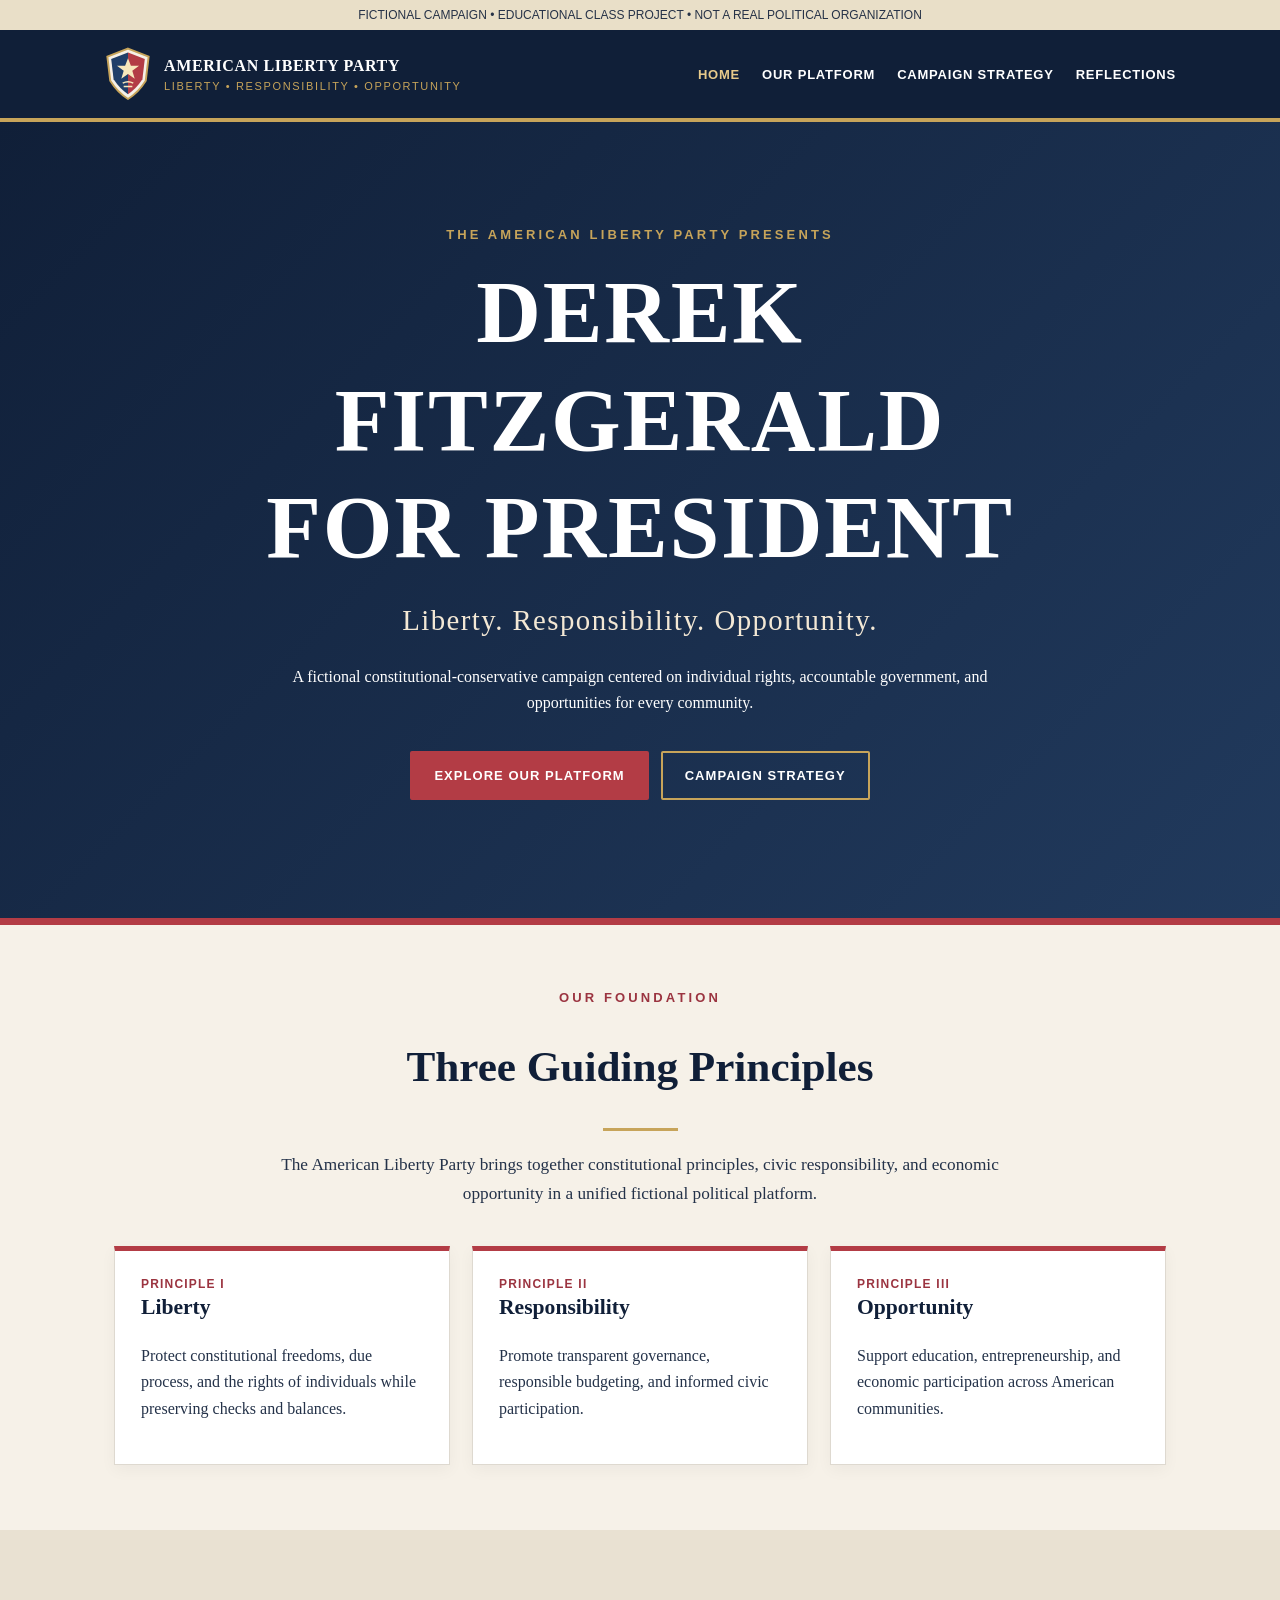
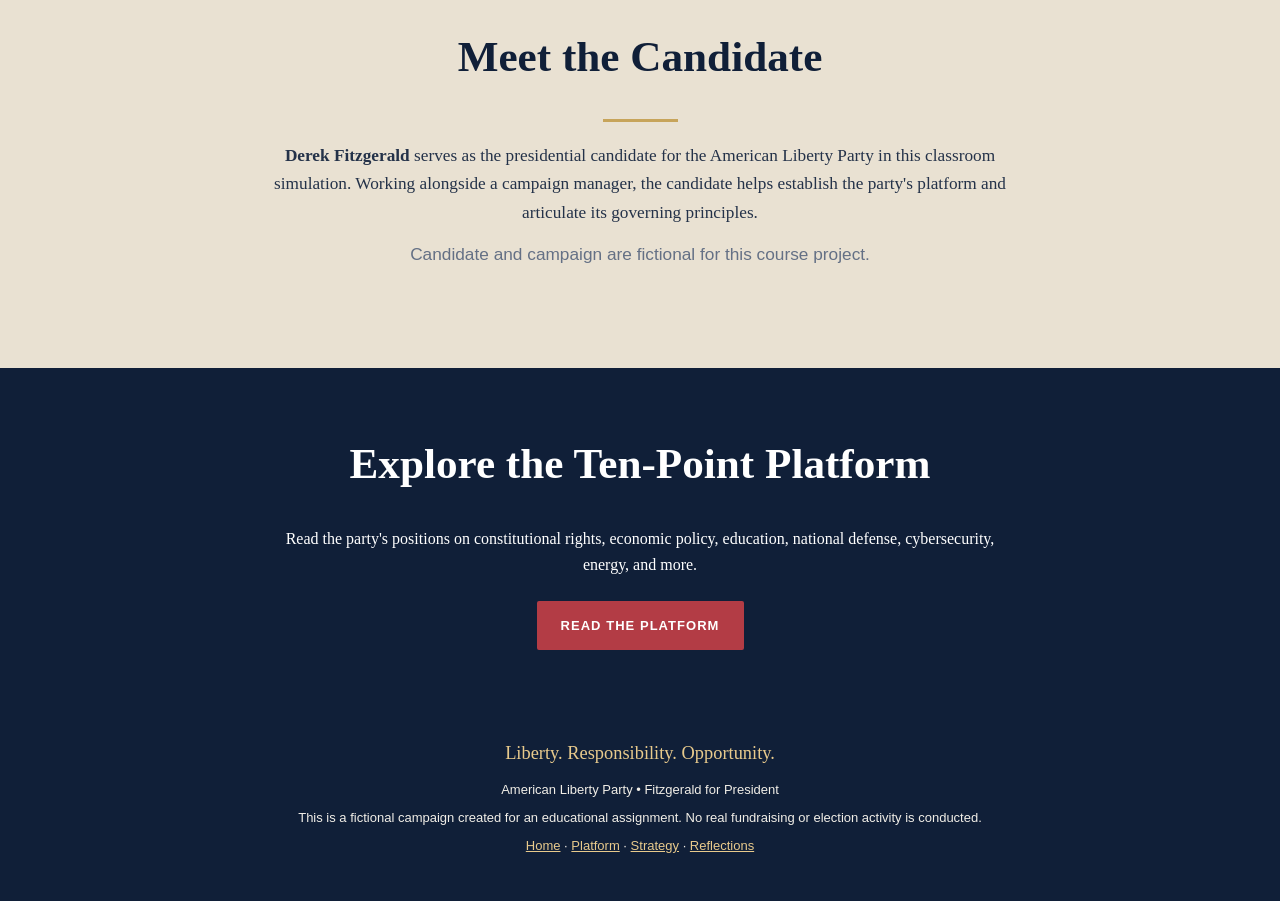
==== index.html @ 37b35b10 "created website" ====
<!doctype html><html lang="en"><head><meta charset="utf-8"><meta name="viewport" content="width=device-width, initial-scale=1"><meta name="description" content="American Liberty Party fictional campaign website for a political science class project."><title>Fitzgerald for President | American Liberty Party</title><link rel="icon" href="assets/eagle-logo.svg" type="image/svg+xml"><link rel="stylesheet" href="css/style.css" defer></head><body><div class="notice">FICTIONAL CAMPAIGN • EDUCATIONAL CLASS PROJECT • NOT A REAL POLITICAL ORGANIZATION</div><header class="site-header"><div class="nav-wrap"><a class="brand" href="index.html"><img src="assets/eagle-logo.svg" alt="American Liberty Party eagle shield"><span>AMERICAN LIBERTY PARTY<small>LIBERTY • RESPONSIBILITY • OPPORTUNITY</small></span></a><button class="menu-button" aria-label="Toggle navigation" aria-expanded="false" aria-controls="site-nav">☰</button><nav class="nav-links" id="site-nav" aria-label="Main navigation"><a href="index.html" aria-current="page">Home</a><a href="platform.html">Our Platform</a><a href="strategy.html">Campaign Strategy</a><a href="reflection.html">Reflections</a></nav></div></header><main><section class="hero"><div class="eyebrow">The American Liberty Party Presents</div><h1>DEREK FITZGERALD<br>FOR PRESIDENT</h1><div class="sub">Liberty. Responsibility. Opportunity.</div><p>A fictional constitutional-conservative campaign centered on individual rights, accountable government, and opportunities for every community.</p><a class="button" href="platform.html">Explore Our Platform</a><a class="button secondary" href="strategy.html">Campaign Strategy</a></section><section class="container"><div class="intro"><div class="eyebrow" style="color:#9b3440">Our Foundation</div><h2>Three Guiding Principles</h2><div class="section-rule"></div><p>The American Liberty Party brings together constitutional principles, civic responsibility, and economic opportunity in a unified fictional political platform.</p></div><div class="grid"><article class="card"><div class="number">Principle I</div><h3>Liberty</h3><p>Protect constitutional freedoms, due process, and the rights of individuals while preserving checks and balances.</p></article><article class="card"><div class="number">Principle II</div><h3>Responsibility</h3><p>Promote transparent governance, responsible budgeting, and informed civic participation.</p></article><article class="card"><div class="number">Principle III</div><h3>Opportunity</h3><p>Support education, entrepreneurship, and economic participation across American communities.</p></article></div></section><section class="band"><div class="container"><div class="intro"><h2>Meet the Candidate</h2><div class="section-rule"></div><p><strong>Derek Fitzgerald</strong> serves as the presidential candidate for the American Liberty Party in this classroom simulation. Working alongside a campaign manager, the candidate helps establish the party's platform and articulate its governing principles.</p><p class="small">Candidate and campaign are fictional for this course project.</p></div></div></section><section class="callout"><h2>Explore the Ten-Point Platform</h2><p>Read the party's positions on constitutional rights, economic policy, education, national defense, cybersecurity, energy, and more.</p><a class="button" href="platform.html">Read the Platform</a></section></main><footer class="footer"><p class="motto">Liberty. Responsibility. Opportunity.</p><p>American Liberty Party • Fitzgerald for President</p><p>This is a fictional campaign created for an educational assignment. No real fundraising or election activity is conducted.</p><p><a href="index.html">Home</a> · <a href="platform.html">Platform</a> · <a href="strategy.html">Strategy</a> · <a href="reflection.html">Reflections</a></p></footer><script src="js/main.js" defer></script></body></html>
---- css/style.css ----
:root{--navy:#101f38;--red:#b33c45;--ivory:#f6f1e8;--gold:#c7a45a;--ink:#243249}*{box-sizing:border-box}html{scroll-behavior:smooth}body{margin:0;font-family:Georgia,'Times New Roman',serif;color:var(--ink);background:var(--ivory);line-height:1.65}a{color:inherit} .notice{background:#e9dfc8;color:#263247;text-align:center;font:12px Arial,sans-serif;padding:8px}.site-header{background:var(--navy);color:white;border-bottom:4px solid var(--gold)}.nav-wrap{max-width:1120px;margin:auto;padding:16px 24px;display:flex;align-items:center;justify-content:space-between;gap:20px}.brand{display:flex;align-items:center;gap:12px;text-decoration:none;font-weight:bold;line-height:1.2;letter-spacing:.04em}.brand img{width:48px;height:56px}.brand small{display:block;font:11px Arial,sans-serif;color:var(--gold);letter-spacing:.15em;margin-top:4px}.nav-links{display:flex;gap:22px;align-items:center}.nav-links a{text-decoration:none;font:700 13px Arial,sans-serif;text-transform:uppercase;letter-spacing:.06em}.nav-links a:hover,.nav-links a[aria-current=page]{color:#e7ca8b}.menu-button{display:none;background:transparent;color:white;border:1px solid #9ba6b7;border-radius:4px;padding:9px 12px;font-size:18px;cursor:pointer}.hero{background:linear-gradient(135deg,#101f38 0%,#213a5d 100%);color:white;text-align:center;padding:105px 24px 112px;border-bottom:7px solid var(--red)}.eyebrow{font:700 13px Arial,sans-serif;letter-spacing:.24em;text-transform:uppercase;color:var(--gold)}h1,h2,h3{line-height:1.2}h1{font-size:clamp(2.5rem,7vw,5.6rem);margin:16px auto;max-width:960px;letter-spacing:.02em}h2{font-size:clamp(1.9rem,4vw,2.7rem);color:var(--navy)}h3{font-size:1.35rem;color:var(--navy)}.hero h1{color:white}.hero .sub{font-size:clamp(1.2rem,3vw,1.8rem);color:#f3e8d5;letter-spacing:.05em}.hero p{max-width:700px;margin:20px auto 28px}.button{display:inline-block;background:var(--red);color:white;text-decoration:none;font:700 13px Arial,sans-serif;text-transform:uppercase;letter-spacing:.08em;padding:15px 22px;border:2px solid var(--red);margin:6px;border-radius:2px}.button.secondary{background:transparent;border-color:var(--gold);color:white}.button:hover{filter:brightness(1.12)}.container{max-width:1100px;margin:auto;padding:65px 24px}.intro{text-align:center;max-width:790px;margin:0 auto 38px}.intro p{font-size:1.08rem}.section-rule{height:3px;background:var(--gold);width:75px;margin:20px auto}.grid{display:grid;grid-template-columns:repeat(3,1fr);gap:22px}.card{background:#fff;border:1px solid #ded9d0;border-top:5px solid var(--red);padding:26px;box-shadow:0 5px 15px #101f380b}.card h3{margin-top:4px}.card .number{font:700 12px Arial,sans-serif;color:#9b3440;letter-spacing:.1em;text-transform:uppercase}.band{background:#e9e1d2}.page-banner{background:var(--navy);color:white;text-align:center;padding:65px 20px;border-bottom:5px solid var(--red)}.page-banner h1{font-size:clamp(2.3rem,5vw,3.7rem);margin:12px auto;color:white}.page-banner p{max-width:700px;margin:auto;color:#e5e5e5}.policy-grid{display:grid;grid-template-columns:repeat(2,1fr);gap:20px}.policy-grid .card{height:100%}.policy-grid p{margin-bottom:0}.strategy-section{background:white;border-left:5px solid var(--red);padding:25px 30px;margin:22px 0;box-shadow:0 4px 14px #101f380b}.strategy-section h2{font-size:1.7rem;margin-top:0}.strategy-section p{margin-bottom:0}.reflection{background:white;border:1px solid #ddd6ca;padding:30px;margin:24px 0}.reflection h2{margin-top:0}.placeholder{background:#f7f2e9;border:2px dashed #b8ab96;padding:20px;color:#5e5b56}.footer{background:var(--navy);color:#f1eee7;text-align:center;padding:35px 20px;font:13px Arial,sans-serif}.footer a{color:#e8ca8c}.footer .motto{font-family:Georgia,serif;font-size:1.15rem;color:#e8ca8c}.callout{background:var(--navy);color:white;padding:34px;text-align:center}.callout h2{color:white}.callout p{max-width:730px;margin:auto}.callout .button{margin-top:22px}.small{font:13px Arial,sans-serif;color:#647085}@media(max-width:800px){.grid{grid-template-columns:1fr}.policy-grid{grid-template-columns:1fr}.menu-button{display:block}.nav-wrap{flex-wrap:wrap}.nav-links{display:none;flex-basis:100%;flex-direction:column;align-items:flex-start;gap:0;padding:12px 0}.nav-links.open{display:flex}.nav-links a{display:block;padding:12px 0;width:100%}.hero{padding:70px 20px}.container{padding:45px 18px}.strategy-section{padding:22px}}
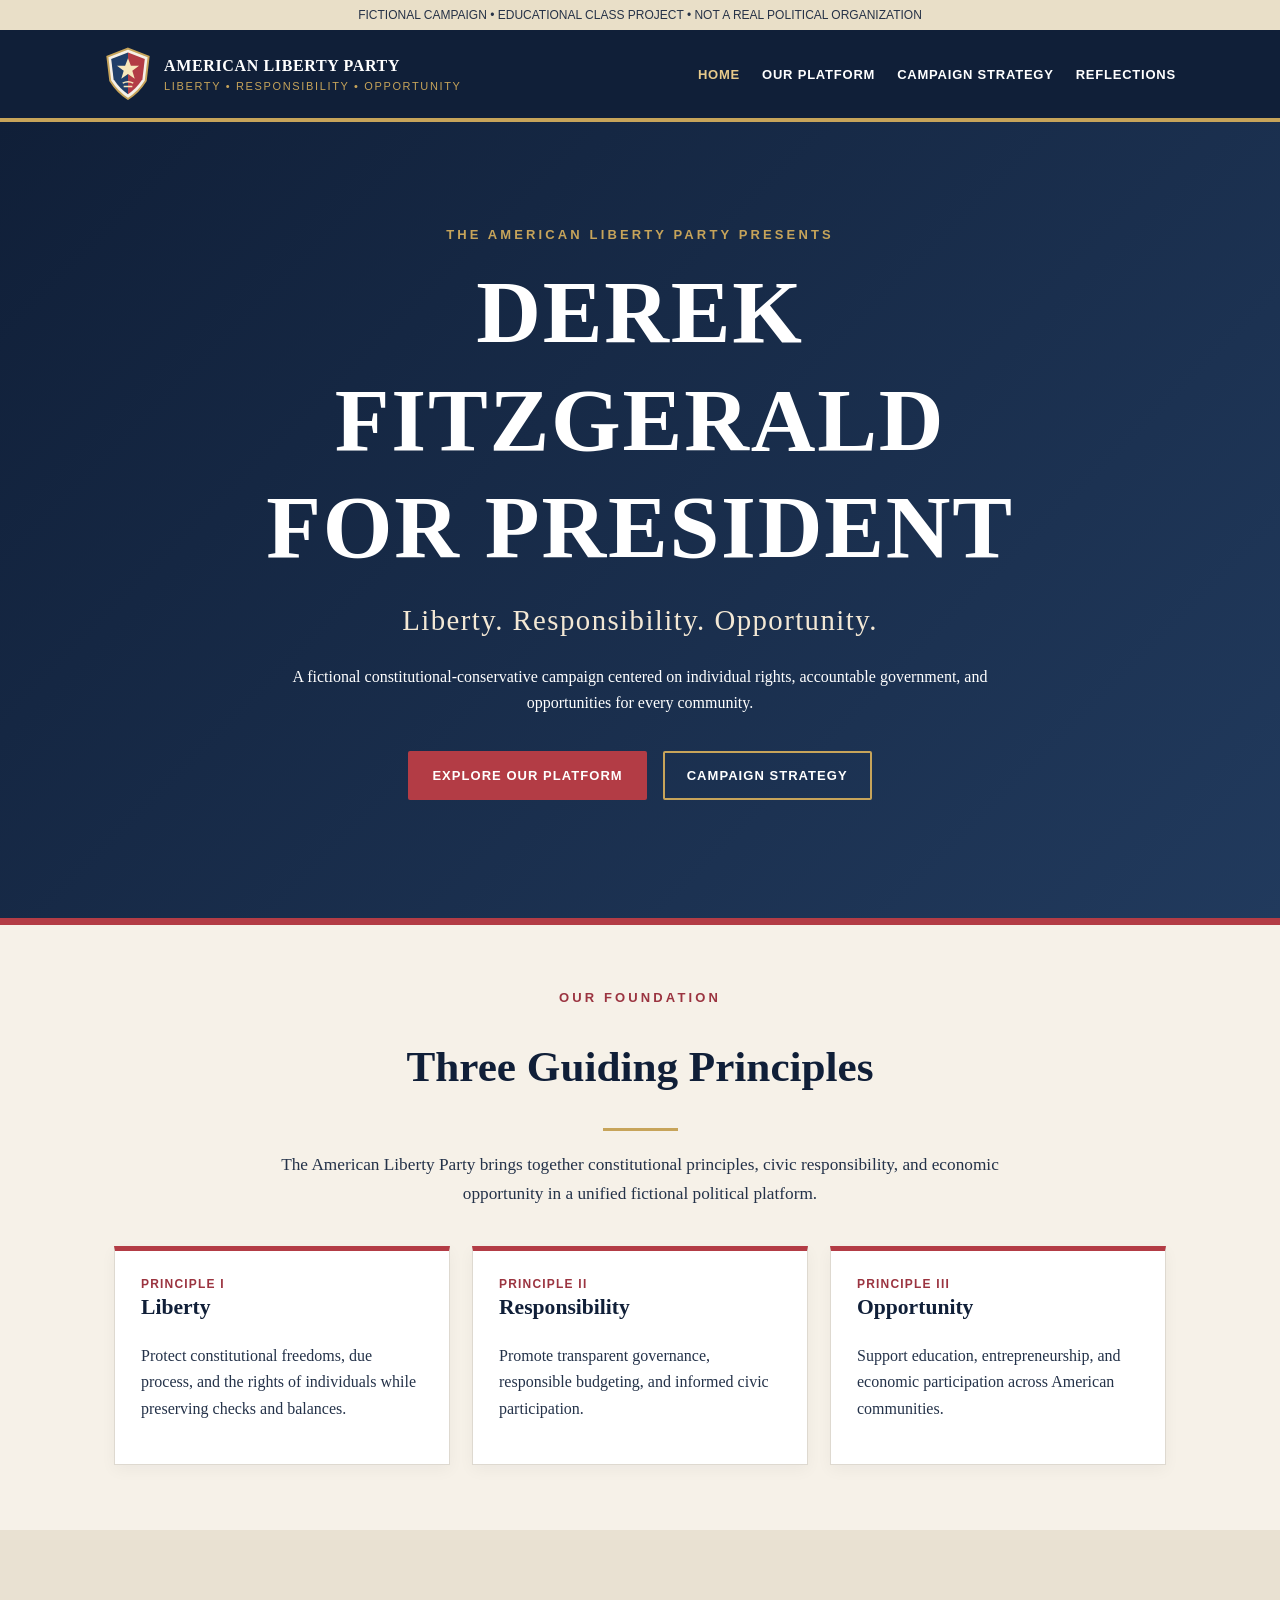
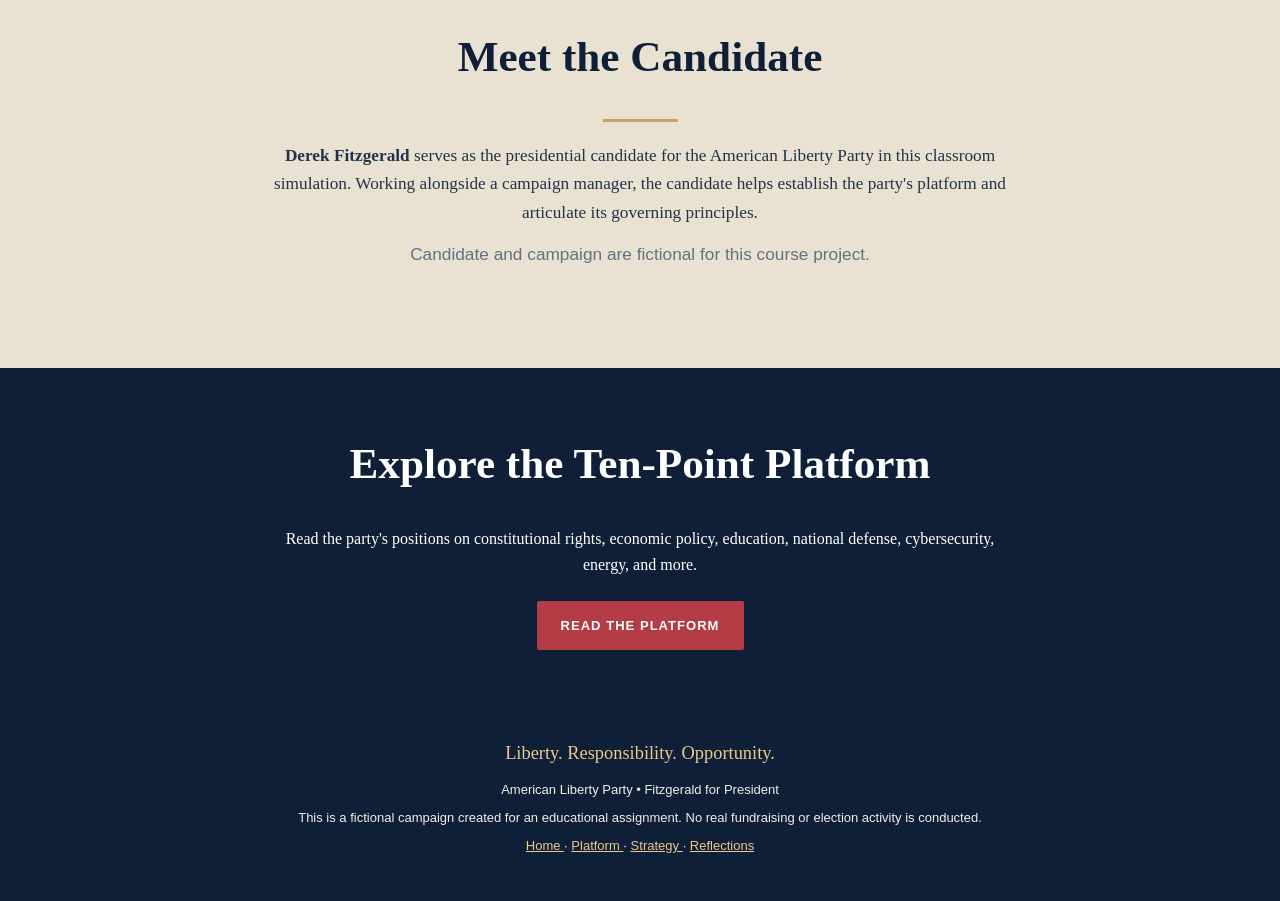
==== commit ad155f1f: "reformatted html, css, and js to be formatted better" ====
--- a/index.html
+++ b/index.html
@@ -1 +1,184 @@
-<!doctype html><html lang="en"><head><meta charset="utf-8"><meta name="viewport" content="width=device-width, initial-scale=1"><meta name="description" content="American Liberty Party fictional campaign website for a political science class project."><title>Fitzgerald for President | American Liberty Party</title><link rel="icon" href="assets/eagle-logo.svg" type="image/svg+xml"><link rel="stylesheet" href="css/style.css" defer></head><body><div class="notice">FICTIONAL CAMPAIGN • EDUCATIONAL CLASS PROJECT • NOT A REAL POLITICAL ORGANIZATION</div><header class="site-header"><div class="nav-wrap"><a class="brand" href="index.html"><img src="assets/eagle-logo.svg" alt="American Liberty Party eagle shield"><span>AMERICAN LIBERTY PARTY<small>LIBERTY • RESPONSIBILITY • OPPORTUNITY</small></span></a><button class="menu-button" aria-label="Toggle navigation" aria-expanded="false" aria-controls="site-nav">☰</button><nav class="nav-links" id="site-nav" aria-label="Main navigation"><a href="index.html" aria-current="page">Home</a><a href="platform.html">Our Platform</a><a href="strategy.html">Campaign Strategy</a><a href="reflection.html">Reflections</a></nav></div></header><main><section class="hero"><div class="eyebrow">The American Liberty Party Presents</div><h1>DEREK FITZGERALD<br>FOR PRESIDENT</h1><div class="sub">Liberty. Responsibility. Opportunity.</div><p>A fictional constitutional-conservative campaign centered on individual rights, accountable government, and opportunities for every community.</p><a class="button" href="platform.html">Explore Our Platform</a><a class="button secondary" href="strategy.html">Campaign Strategy</a></section><section class="container"><div class="intro"><div class="eyebrow" style="color:#9b3440">Our Foundation</div><h2>Three Guiding Principles</h2><div class="section-rule"></div><p>The American Liberty Party brings together constitutional principles, civic responsibility, and economic opportunity in a unified fictional political platform.</p></div><div class="grid"><article class="card"><div class="number">Principle I</div><h3>Liberty</h3><p>Protect constitutional freedoms, due process, and the rights of individuals while preserving checks and balances.</p></article><article class="card"><div class="number">Principle II</div><h3>Responsibility</h3><p>Promote transparent governance, responsible budgeting, and informed civic participation.</p></article><article class="card"><div class="number">Principle III</div><h3>Opportunity</h3><p>Support education, entrepreneurship, and economic participation across American communities.</p></article></div></section><section class="band"><div class="container"><div class="intro"><h2>Meet the Candidate</h2><div class="section-rule"></div><p><strong>Derek Fitzgerald</strong> serves as the presidential candidate for the American Liberty Party in this classroom simulation. Working alongside a campaign manager, the candidate helps establish the party's platform and articulate its governing principles.</p><p class="small">Candidate and campaign are fictional for this course project.</p></div></div></section><section class="callout"><h2>Explore the Ten-Point Platform</h2><p>Read the party's positions on constitutional rights, economic policy, education, national defense, cybersecurity, energy, and more.</p><a class="button" href="platform.html">Read the Platform</a></section></main><footer class="footer"><p class="motto">Liberty. Responsibility. Opportunity.</p><p>American Liberty Party • Fitzgerald for President</p><p>This is a fictional campaign created for an educational assignment. No real fundraising or election activity is conducted.</p><p><a href="index.html">Home</a> · <a href="platform.html">Platform</a> · <a href="strategy.html">Strategy</a> · <a href="reflection.html">Reflections</a></p></footer><script src="js/main.js" defer></script></body></html>+<!DOCTYPE html>
+<html lang="en">
+ <head>
+  <meta charset="utf-8"/>
+  <meta content="width=device-width, initial-scale=1" name="viewport"/>
+  <meta content="American Liberty Party fictional campaign website for a political science class project." name="description"/>
+  <title>
+   Fitzgerald for President | American Liberty Party
+  </title>
+  <link href="assets/eagle-logo.svg" rel="icon" type="image/svg+xml"/>
+  <link href="css/style.css" rel="stylesheet"/>
+ </head>
+ <body>
+  <div class="notice">
+   FICTIONAL CAMPAIGN &bull; EDUCATIONAL CLASS PROJECT &bull; NOT A REAL POLITICAL ORGANIZATION
+  </div>
+  <header class="site-header">
+   <div class="nav-wrap">
+    <a class="brand" href="index.html">
+     <img alt="American Liberty Party eagle shield" src="assets/eagle-logo.svg"/>
+     <span>
+      AMERICAN LIBERTY PARTY
+      <small>
+       LIBERTY &bull; RESPONSIBILITY &bull; OPPORTUNITY
+      </small>
+     </span>
+    </a>
+    <button aria-controls="site-nav" aria-expanded="false" aria-label="Toggle navigation" class="menu-button">
+     ☰
+    </button>
+    <nav aria-label="Main navigation" class="nav-links" id="site-nav">
+     <a aria-current="page" href="index.html">
+      Home
+     </a>
+     <a href="platform.html">
+      Our Platform
+     </a>
+     <a href="strategy.html">
+      Campaign Strategy
+     </a>
+     <a href="reflection.html">
+      Reflections
+     </a>
+    </nav>
+   </div>
+  </header>
+  <main>
+   <section class="hero">
+    <div class="eyebrow">
+     The American Liberty Party Presents
+    </div>
+    <h1>
+     DEREK FITZGERALD
+     <br/>
+     FOR PRESIDENT
+    </h1>
+    <div class="sub">
+     Liberty. Responsibility. Opportunity.
+    </div>
+    <p>
+     A fictional constitutional-conservative campaign centered on individual rights, accountable government, and opportunities for every community.
+    </p>
+    <a class="button" href="platform.html">
+     Explore Our Platform
+    </a>
+    <a class="button secondary" href="strategy.html">
+     Campaign Strategy
+    </a>
+   </section>
+   <section class="container">
+    <div class="intro">
+     <div class="eyebrow" style="color:#9b3440">
+      Our Foundation
+     </div>
+     <h2>
+      Three Guiding Principles
+     </h2>
+     <div class="section-rule">
+     </div>
+     <p>
+      The American Liberty Party brings together constitutional principles, civic responsibility, and economic opportunity in a unified fictional political platform.
+     </p>
+    </div>
+    <div class="grid">
+     <article class="card">
+      <div class="number">
+       Principle I
+      </div>
+      <h3>
+       Liberty
+      </h3>
+      <p>
+       Protect constitutional freedoms, due process, and the rights of individuals while preserving checks and balances.
+      </p>
+     </article>
+     <article class="card">
+      <div class="number">
+       Principle II
+      </div>
+      <h3>
+       Responsibility
+      </h3>
+      <p>
+       Promote transparent governance, responsible budgeting, and informed civic participation.
+      </p>
+     </article>
+     <article class="card">
+      <div class="number">
+       Principle III
+      </div>
+      <h3>
+       Opportunity
+      </h3>
+      <p>
+       Support education, entrepreneurship, and economic participation across American communities.
+      </p>
+     </article>
+    </div>
+   </section>
+   <section class="band">
+    <div class="container">
+     <div class="intro">
+      <h2>
+       Meet the Candidate
+      </h2>
+      <div class="section-rule">
+      </div>
+      <p>
+       <strong>
+        Derek Fitzgerald
+       </strong>
+       serves as the presidential candidate for the American Liberty Party in this classroom simulation. Working alongside a campaign manager, the candidate helps establish the party's platform and articulate its governing principles.
+      </p>
+      <p class="small">
+       Candidate and campaign are fictional for this course project.
+      </p>
+     </div>
+    </div>
+   </section>
+   <section class="callout">
+    <h2>
+     Explore the Ten-Point Platform
+    </h2>
+    <p>
+     Read the party's positions on constitutional rights, economic policy, education, national defense, cybersecurity, energy, and more.
+    </p>
+    <a class="button" href="platform.html">
+     Read the Platform
+    </a>
+   </section>
+  </main>
+  <footer class="footer">
+   <p class="motto">
+    Liberty. Responsibility. Opportunity.
+   </p>
+   <p>
+    American Liberty Party &bull; Fitzgerald for President
+   </p>
+   <p>
+    This is a fictional campaign created for an educational assignment. No real fundraising or election activity is conducted.
+   </p>
+   <p>
+    <a href="index.html">
+     Home
+    </a>
+    &middot;
+    <a href="platform.html">
+     Platform
+    </a>
+    &middot;
+    <a href="strategy.html">
+     Strategy
+    </a>
+    &middot;
+    <a href="reflection.html">
+     Reflections
+    </a>
+   </p>
+  </footer>
+  <script defer="" src="js/main.js">
+  </script>
+ </body>
+</html>
+
--- a/css/style.css
+++ b/css/style.css
@@ -1 +1,392 @@
-:root{--navy:#101f38;--red:#b33c45;--ivory:#f6f1e8;--gold:#c7a45a;--ink:#243249}*{box-sizing:border-box}html{scroll-behavior:smooth}body{margin:0;font-family:Georgia,'Times New Roman',serif;color:var(--ink);background:var(--ivory);line-height:1.65}a{color:inherit} .notice{background:#e9dfc8;color:#263247;text-align:center;font:12px Arial,sans-serif;padding:8px}.site-header{background:var(--navy);color:white;border-bottom:4px solid var(--gold)}.nav-wrap{max-width:1120px;margin:auto;padding:16px 24px;display:flex;align-items:center;justify-content:space-between;gap:20px}.brand{display:flex;align-items:center;gap:12px;text-decoration:none;font-weight:bold;line-height:1.2;letter-spacing:.04em}.brand img{width:48px;height:56px}.brand small{display:block;font:11px Arial,sans-serif;color:var(--gold);letter-spacing:.15em;margin-top:4px}.nav-links{display:flex;gap:22px;align-items:center}.nav-links a{text-decoration:none;font:700 13px Arial,sans-serif;text-transform:uppercase;letter-spacing:.06em}.nav-links a:hover,.nav-links a[aria-current=page]{color:#e7ca8b}.menu-button{display:none;background:transparent;color:white;border:1px solid #9ba6b7;border-radius:4px;padding:9px 12px;font-size:18px;cursor:pointer}.hero{background:linear-gradient(135deg,#101f38 0%,#213a5d 100%);color:white;text-align:center;padding:105px 24px 112px;border-bottom:7px solid var(--red)}.eyebrow{font:700 13px Arial,sans-serif;letter-spacing:.24em;text-transform:uppercase;color:var(--gold)}h1,h2,h3{line-height:1.2}h1{font-size:clamp(2.5rem,7vw,5.6rem);margin:16px auto;max-width:960px;letter-spacing:.02em}h2{font-size:clamp(1.9rem,4vw,2.7rem);color:var(--navy)}h3{font-size:1.35rem;color:var(--navy)}.hero h1{color:white}.hero .sub{font-size:clamp(1.2rem,3vw,1.8rem);color:#f3e8d5;letter-spacing:.05em}.hero p{max-width:700px;margin:20px auto 28px}.button{display:inline-block;background:var(--red);color:white;text-decoration:none;font:700 13px Arial,sans-serif;text-transform:uppercase;letter-spacing:.08em;padding:15px 22px;border:2px solid var(--red);margin:6px;border-radius:2px}.button.secondary{background:transparent;border-color:var(--gold);color:white}.button:hover{filter:brightness(1.12)}.container{max-width:1100px;margin:auto;padding:65px 24px}.intro{text-align:center;max-width:790px;margin:0 auto 38px}.intro p{font-size:1.08rem}.section-rule{height:3px;background:var(--gold);width:75px;margin:20px auto}.grid{display:grid;grid-template-columns:repeat(3,1fr);gap:22px}.card{background:#fff;border:1px solid #ded9d0;border-top:5px solid var(--red);padding:26px;box-shadow:0 5px 15px #101f380b}.card h3{margin-top:4px}.card .number{font:700 12px Arial,sans-serif;color:#9b3440;letter-spacing:.1em;text-transform:uppercase}.band{background:#e9e1d2}.page-banner{background:var(--navy);color:white;text-align:center;padding:65px 20px;border-bottom:5px solid var(--red)}.page-banner h1{font-size:clamp(2.3rem,5vw,3.7rem);margin:12px auto;color:white}.page-banner p{max-width:700px;margin:auto;color:#e5e5e5}.policy-grid{display:grid;grid-template-columns:repeat(2,1fr);gap:20px}.policy-grid .card{height:100%}.policy-grid p{margin-bottom:0}.strategy-section{background:white;border-left:5px solid var(--red);padding:25px 30px;margin:22px 0;box-shadow:0 4px 14px #101f380b}.strategy-section h2{font-size:1.7rem;margin-top:0}.strategy-section p{margin-bottom:0}.reflection{background:white;border:1px solid #ddd6ca;padding:30px;margin:24px 0}.reflection h2{margin-top:0}.placeholder{background:#f7f2e9;border:2px dashed #b8ab96;padding:20px;color:#5e5b56}.footer{background:var(--navy);color:#f1eee7;text-align:center;padding:35px 20px;font:13px Arial,sans-serif}.footer a{color:#e8ca8c}.footer .motto{font-family:Georgia,serif;font-size:1.15rem;color:#e8ca8c}.callout{background:var(--navy);color:white;padding:34px;text-align:center}.callout h2{color:white}.callout p{max-width:730px;margin:auto}.callout .button{margin-top:22px}.small{font:13px Arial,sans-serif;color:#647085}@media(max-width:800px){.grid{grid-template-columns:1fr}.policy-grid{grid-template-columns:1fr}.menu-button{display:block}.nav-wrap{flex-wrap:wrap}.nav-links{display:none;flex-basis:100%;flex-direction:column;align-items:flex-start;gap:0;padding:12px 0}.nav-links.open{display:flex}.nav-links a{display:block;padding:12px 0;width:100%}.hero{padding:70px 20px}.container{padding:45px 18px}.strategy-section{padding:22px}}
+:root {
+    --navy:#101f38;
+    --red:#b33c45;
+    --ivory:#f6f1e8;
+    --gold:#c7a45a;
+    --ink:#243249
+}
+
+* {
+    box-sizing:border-box
+}
+
+html {
+    scroll-behavior:smooth
+}
+
+body {
+    margin:0;
+    font-family:Georgia,'Times New Roman',serif;
+    color:var(--ink);
+    background:var(--ivory);
+    line-height:1.65
+}
+
+a {
+    color:inherit
+}
+
+ .notice {
+    background:#e9dfc8;
+    color:#263247;
+    text-align:center;
+    font:12px Arial,sans-serif;
+    padding:8px
+}
+
+.site-header {
+    background:var(--navy);
+    color:white;
+    border-bottom:4px solid var(--gold)
+}
+
+.nav-wrap {
+    max-width:1120px;
+    margin:auto;
+    padding:16px 24px;
+    display:flex;
+    align-items:center;
+    justify-content:space-between;
+    gap:20px
+}
+
+.brand {
+    display:flex;
+    align-items:center;
+    gap:12px;
+    text-decoration:none;
+    font-weight:bold;
+    line-height:1.2;
+    letter-spacing:.04em
+}
+
+.brand img {
+    width:48px;
+    height:56px
+}
+
+.brand small {
+    display:block;
+    font:11px Arial,sans-serif;
+    color:var(--gold);
+    letter-spacing:.15em;
+    margin-top:4px
+}
+
+.nav-links {
+    display:flex;
+    gap:22px;
+    align-items:center
+}
+
+.nav-links a {
+    text-decoration:none;
+    font:700 13px Arial,sans-serif;
+    text-transform:uppercase;
+    letter-spacing:.06em
+}
+
+.nav-links a:hover,.nav-links a[aria-current=page] {
+    color:#e7ca8b
+}
+
+.menu-button {
+    display:none;
+    background:transparent;
+    color:white;
+    border:1px solid #9ba6b7;
+    border-radius:4px;
+    padding:9px 12px;
+    font-size:18px;
+    cursor:pointer
+}
+
+.hero {
+    background:linear-gradient(135deg,#101f38 0%,#213a5d 100%);
+    color:white;
+    text-align:center;
+    padding:105px 24px 112px;
+    border-bottom:7px solid var(--red)
+}
+
+.eyebrow {
+    font:700 13px Arial,sans-serif;
+    letter-spacing:.24em;
+    text-transform:uppercase;
+    color:var(--gold)
+}
+
+h1,h2,h3 {
+    line-height:1.2
+}
+
+h1 {
+    font-size:clamp(2.5rem,7vw,5.6rem);
+    margin:16px auto;
+    max-width:960px;
+    letter-spacing:.02em
+}
+
+h2 {
+    font-size:clamp(1.9rem,4vw,2.7rem);
+    color:var(--navy)
+}
+
+h3 {
+    font-size:1.35rem;
+    color:var(--navy)
+}
+
+.hero h1 {
+    color:white
+}
+
+.hero .sub {
+    font-size:clamp(1.2rem,3vw,1.8rem);
+    color:#f3e8d5;
+    letter-spacing:.05em
+}
+
+.hero p {
+    max-width:700px;
+    margin:20px auto 28px
+}
+
+.button {
+    display:inline-block;
+    background:var(--red);
+    color:white;
+    text-decoration:none;
+    font:700 13px Arial,sans-serif;
+    text-transform:uppercase;
+    letter-spacing:.08em;
+    padding:15px 22px;
+    border:2px solid var(--red);
+    margin:6px;
+    border-radius:2px
+}
+
+.button.secondary {
+    background:transparent;
+    border-color:var(--gold);
+    color:white
+}
+
+.button:hover {
+    filter:brightness(1.12)
+}
+
+.container {
+    max-width:1100px;
+    margin:auto;
+    padding:65px 24px
+}
+
+.intro {
+    text-align:center;
+    max-width:790px;
+    margin:0 auto 38px
+}
+
+.intro p {
+    font-size:1.08rem
+}
+
+.section-rule {
+    height:3px;
+    background:var(--gold);
+    width:75px;
+    margin:20px auto
+}
+
+.grid {
+    display:grid;
+    grid-template-columns:repeat(3,1fr);
+    gap:22px
+}
+
+.card {
+    background:#fff;
+    border:1px solid #ded9d0;
+    border-top:5px solid var(--red);
+    padding:26px;
+    box-shadow:0 5px 15px #101f380b
+}
+
+.card h3 {
+    margin-top:4px
+}
+
+.card .number {
+    font:700 12px Arial,sans-serif;
+    color:#9b3440;
+    letter-spacing:.1em;
+    text-transform:uppercase
+}
+
+.band {
+    background:#e9e1d2
+}
+
+.page-banner {
+    background:var(--navy);
+    color:white;
+    text-align:center;
+    padding:65px 20px;
+    border-bottom:5px solid var(--red)
+}
+
+.page-banner h1 {
+    font-size:clamp(2.3rem,5vw,3.7rem);
+    margin:12px auto;
+    color:white
+}
+
+.page-banner p {
+    max-width:700px;
+    margin:auto;
+    color:#e5e5e5
+}
+
+.policy-grid {
+    display:grid;
+    grid-template-columns:repeat(2,1fr);
+    gap:20px
+}
+
+.policy-grid .card {
+    height:100%
+}
+
+.policy-grid p {
+    margin-bottom:0
+}
+
+.strategy-section {
+    background:white;
+    border-left:5px solid var(--red);
+    padding:25px 30px;
+    margin:22px 0;
+    box-shadow:0 4px 14px #101f380b
+}
+
+.strategy-section h2 {
+    font-size:1.7rem;
+    margin-top:0
+}
+
+.strategy-section p {
+    margin-bottom:0
+}
+
+.reflection {
+    background:white;
+    border:1px solid #ddd6ca;
+    padding:30px;
+    margin:24px 0
+}
+
+.reflection h2 {
+    margin-top:0
+}
+
+.placeholder {
+    background:#f7f2e9;
+    border:2px dashed #b8ab96;
+    padding:20px;
+    color:#5e5b56
+}
+
+.footer {
+    background:var(--navy);
+    color:#f1eee7;
+    text-align:center;
+    padding:35px 20px;
+    font:13px Arial,sans-serif
+}
+
+.footer a {
+    color:#e8ca8c
+}
+
+.footer .motto {
+    font-family:Georgia,serif;
+    font-size:1.15rem;
+    color:#e8ca8c
+}
+
+.callout {
+    background:var(--navy);
+    color:white;
+    padding:34px;
+    text-align:center
+}
+
+.callout h2 {
+    color:white
+}
+
+.callout p {
+    max-width:730px;
+    margin:auto
+}
+
+.callout .button {
+    margin-top:22px
+}
+
+.small {
+    font:13px Arial,sans-serif;
+    color:#647085
+}
+
+@media(max-width:800px) {
+    .grid {
+    grid-template-columns:1fr
+}
+
+.policy-grid {
+    grid-template-columns:1fr
+}
+
+.menu-button {
+    display:block
+}
+
+.nav-wrap {
+    flex-wrap:wrap
+}
+
+.nav-links {
+    display:none;
+    flex-basis:100%;
+    flex-direction:column;
+    align-items:flex-start;
+    gap:0;
+    padding:12px 0
+}
+
+.nav-links.open {
+    display:flex
+}
+
+.nav-links a {
+    display:block;
+    padding:12px 0;
+    width:100%
+}
+
+.hero {
+    padding:70px 20px
+}
+
+.container {
+    padding:45px 18px
+}
+
+.strategy-section {
+    padding:22px
+}
+
+}
+
